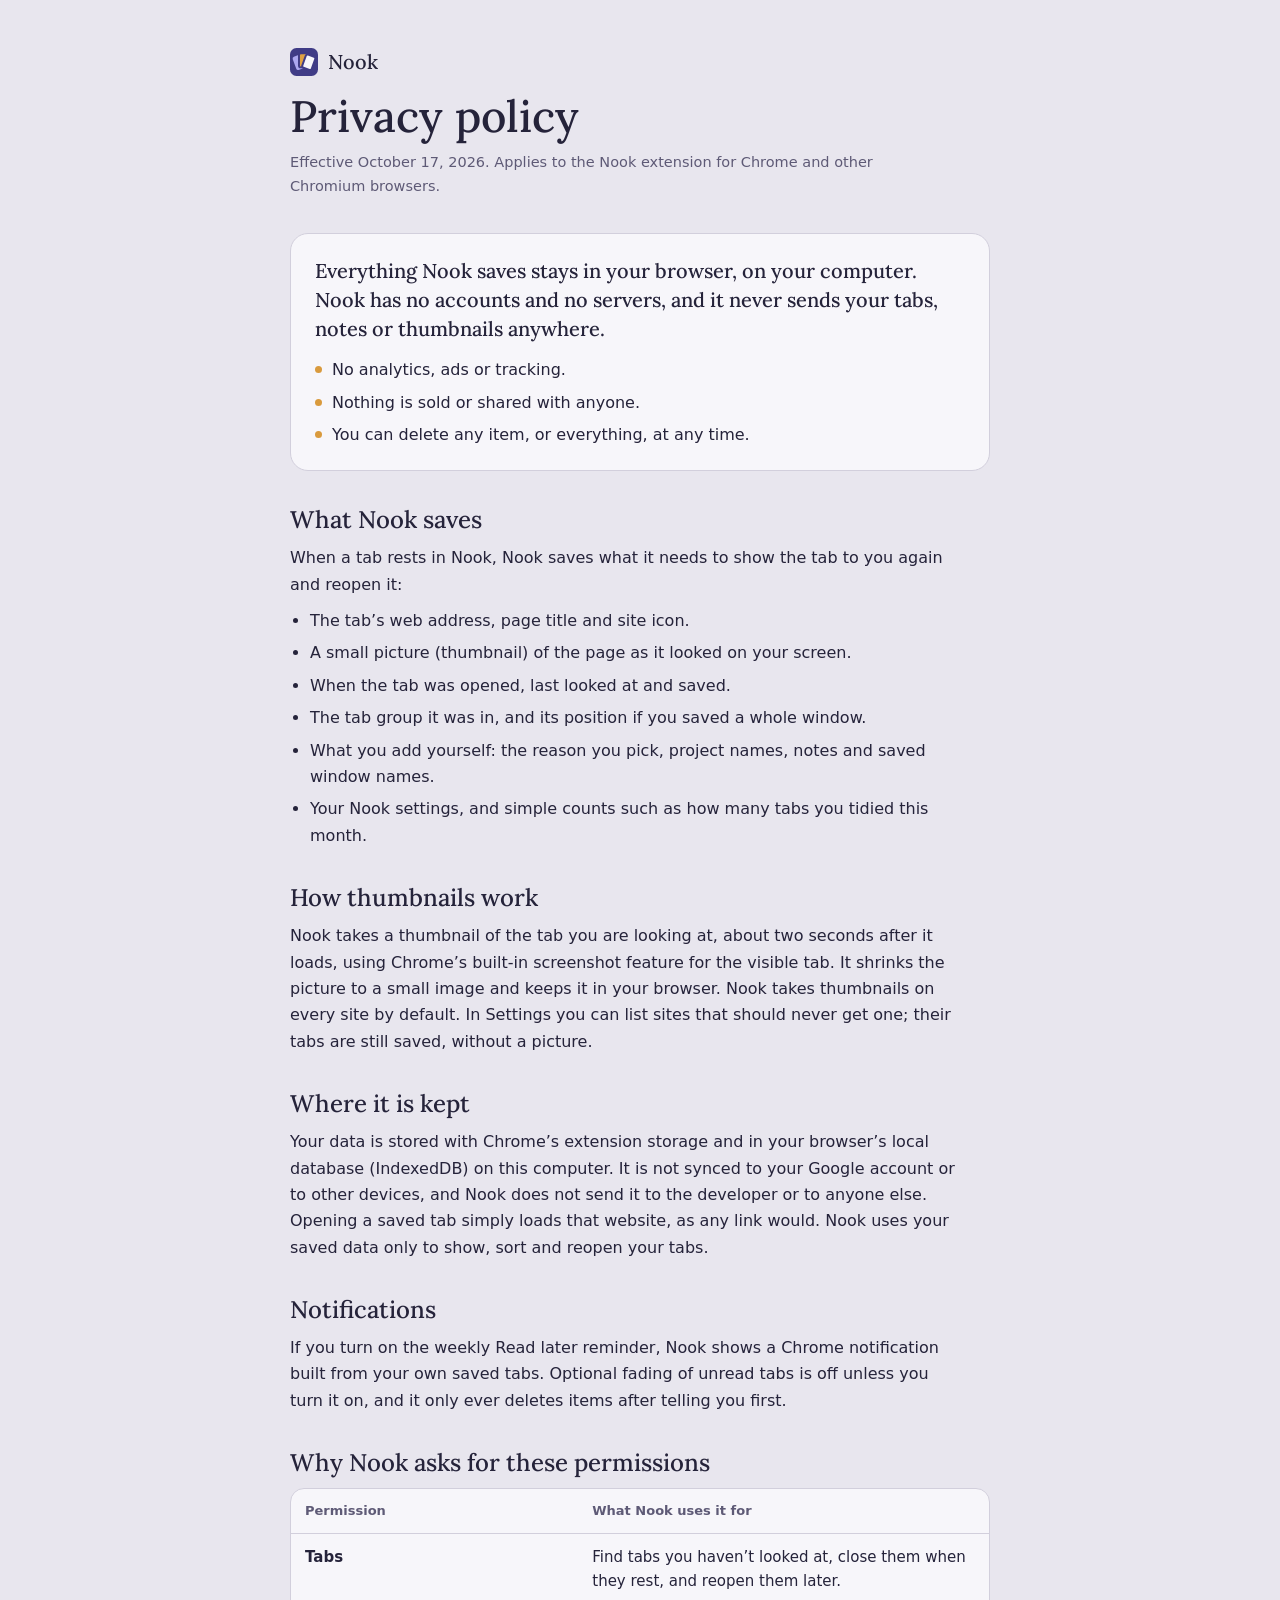
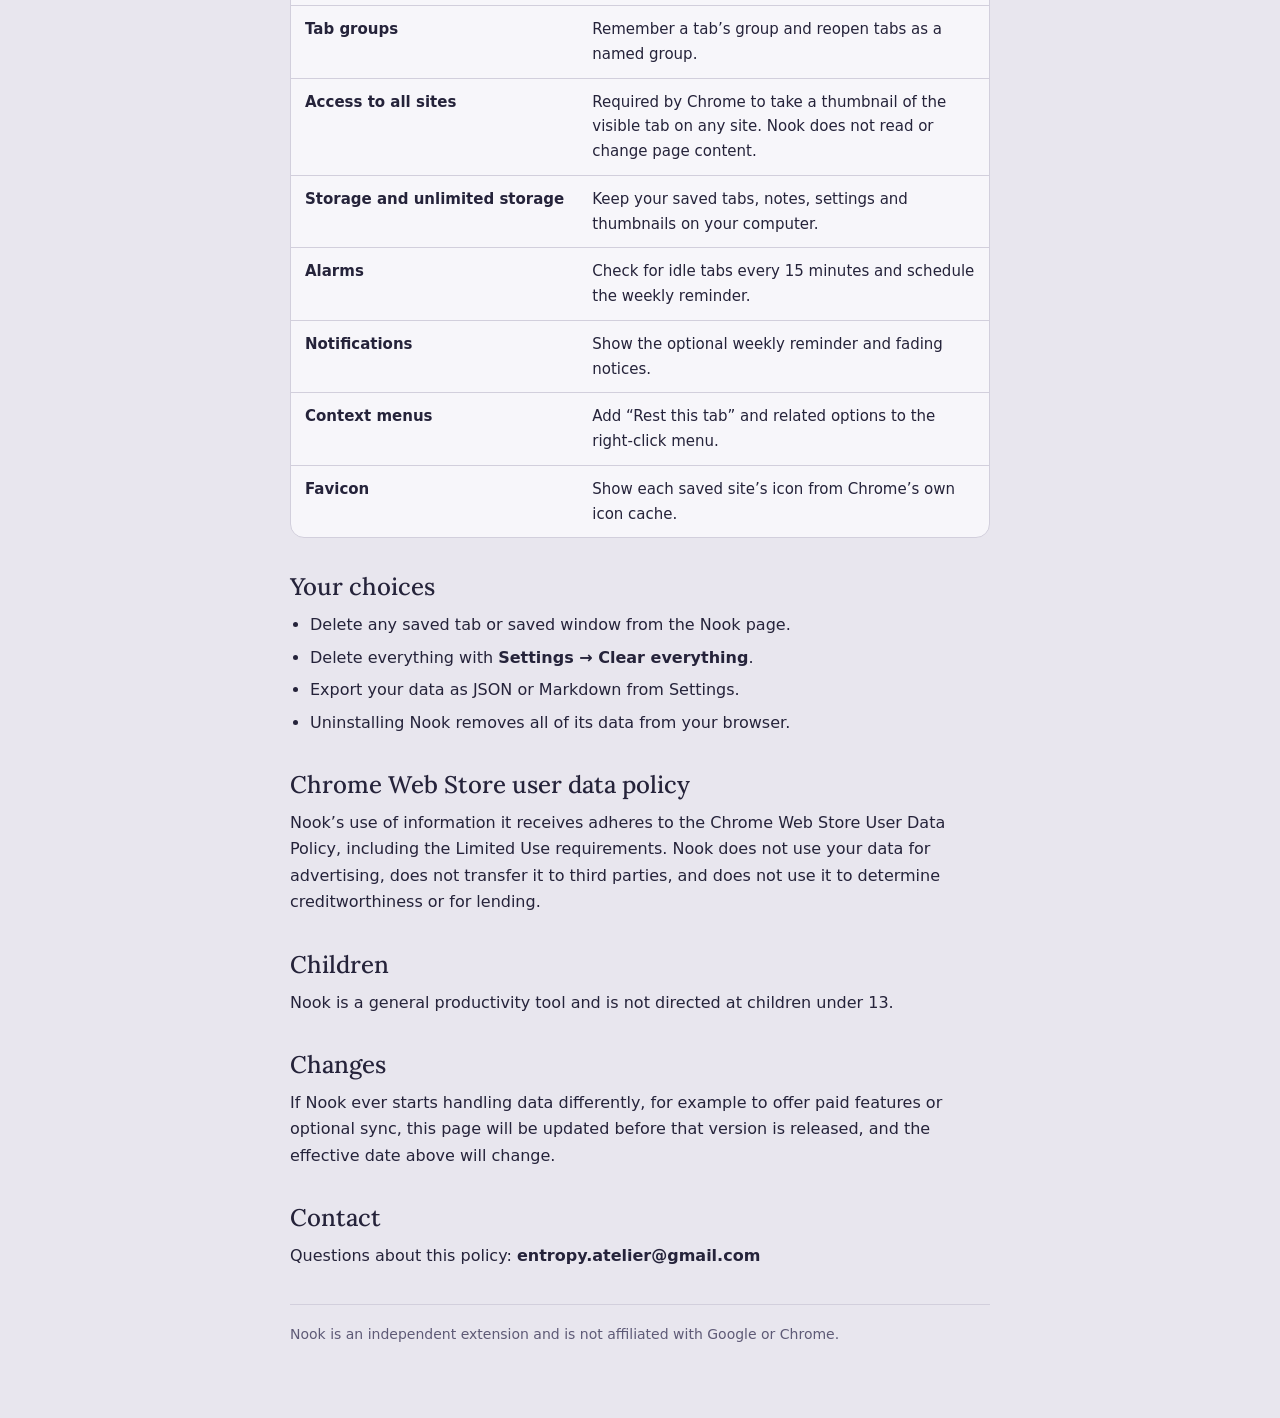
==== privacy.html @ 30f3c8dd "Website Files" ====
<!doctype html>
<html lang="en">
<head>
<meta charset="utf-8">
<meta name="viewport" content="width=device-width, initial-scale=1, viewport-fit=cover">
<link rel="icon" href="icon-32.png">
<title>Nook Privacy Policy</title>
<link rel="preconnect" href="https://fonts.googleapis.com">
<link rel="stylesheet" href="https://fonts.googleapis.com/css2?family=Lora:ital,wght@0,400..700;1,400..700&display=swap">
<style>
  /* Layout: one quiet reading column, a plain summary up top, details below. */
  :root {
    --bg: #E8E6EE;
    --paper: #F7F6FA;
    --ink: #25233A;
    --ink-2: #5E5A76;
    --line: #D2CFDC;
    --accent: #403C86;
    --lamp: #D99A3D;
    --voice: 'Lora', 'Iowan Old Style', Georgia, serif;
    --ui: system-ui, -apple-system, 'Segoe UI', Roboto, 'Helvetica Neue', sans-serif;
  }
  @media (prefers-color-scheme: dark) {
    :root:not([data-theme="light"]) {
      --bg: #16151F; --paper: #201F2C; --ink: #ECEAF4; --ink-2: #B2AEC6; --line: #34324A; --accent: #ADA8F0; --lamp: #E0A243;
      color-scheme: dark;
    }
  }
  :root[data-theme="dark"] {
    --bg: #16151F; --paper: #201F2C; --ink: #ECEAF4; --ink-2: #B2AEC6; --line: #34324A; --accent: #ADA8F0; --lamp: #E0A243;
    color-scheme: dark;
  }
  body {
    background: var(--bg);
    color: var(--ink);
    font: 16px/1.65 var(--ui);
    padding-left: max(16px, env(safe-area-inset-left, 0px));
    padding-right: max(16px, env(safe-area-inset-right, 0px));
    padding-block: 48px 72px;
  }
  .page { max-width: 700px; margin: 0 auto; display: grid; gap: 34px; }
  header { display: grid; gap: 10px; }
  .brand { display: flex; align-items: center; gap: 10px; font: 500 20px/1 var(--voice); }
  .brand svg { flex: none; }
  h1 { margin: 6px 0 0; font: 500 clamp(32px, 6vw, 44px)/1.12 var(--voice); text-wrap: balance; }
  .meta { margin: 0; color: var(--ink-2); font-size: 14.5px; }
  .summary {
    display: grid;
    gap: 10px;
    padding: 22px 24px;
    border-radius: 18px;
    background: var(--paper);
    border: 1px solid var(--line);
  }
  .summary p { margin: 0; font: 500 20px/1.45 var(--voice); text-wrap: pretty; }
  .summary ul { margin: 4px 0 0; padding: 0; list-style: none; display: grid; gap: 6px; }
  .summary li { display: flex; gap: 10px; align-items: baseline; }
  .summary li::before { content: ''; flex: none; width: 7px; height: 7px; border-radius: 50%; background: var(--lamp); transform: translateY(-2px); }
  section { display: grid; gap: 10px; min-width: 0; }
  h2 { margin: 0; font: 500 24px/1.25 var(--voice); text-wrap: balance; }
  p, li { max-width: 66ch; }
  section p { margin: 0; }
  section ul { margin: 0; padding-left: 20px; display: grid; gap: 6px; }
  .table-wrap { overflow-x: auto; border-radius: 14px; border: 1px solid var(--line); background: var(--paper); }
  table { width: 100%; border-collapse: collapse; font-size: 15px; }
  th, td { text-align: left; vertical-align: top; padding: 11px 14px; border-top: 1px solid var(--line); }
  thead th { border-top: 0; font-size: 13px; font-weight: 650; color: var(--ink-2); }
  td:first-child { white-space: nowrap; font-weight: 600; }
  code { font: 13.5px ui-monospace, 'SF Mono', Menlo, Consolas, monospace; }
  a { color: var(--accent); }
  .contact { font-weight: 600; user-select: all; }
  footer { color: var(--ink-2); font-size: 14px; border-top: 1px solid var(--line); padding-top: 18px; }
</style>
<style>html,body{margin:0}</style>
</head>
<body>

<div class="page">
  <header>
    <div class="brand">
      <svg width="28" height="28" viewBox="0 0 24 24" aria-hidden="true"><rect width="24" height="24" rx="5.5" fill="#403C86"/><rect x="3.6" y="6.2" width="8.6" height="12" rx="1.6" fill="#ADA8F0" transform="rotate(-20 7.9 12.2)"/><rect x="7.7" y="4.6" width="8.6" height="12" rx="1.6" fill="#E0A243" stroke="#403C86" stroke-width="1.7"/><rect x="11.8" y="6.2" width="8.6" height="12" rx="1.6" fill="#F7F6FA" stroke="#403C86" stroke-width="1.7" transform="rotate(20 16.1 12.2)"/></svg>
      Nook
    </div>
    <h1>Privacy policy</h1>
    <p class="meta">Effective October 17, 2026. Applies to the Nook extension for Chrome and other Chromium browsers.</p>
  </header>

  <div class="summary">
    <p>Everything Nook saves stays in your browser, on your computer. Nook has no accounts and no servers, and it never sends your tabs, notes or thumbnails anywhere.</p>
    <ul>
      <li>No analytics, ads or tracking.</li>
      <li>Nothing is sold or shared with anyone.</li>
      <li>You can delete any item, or everything, at any time.</li>
    </ul>
  </div>

  <section>
    <h2>What Nook saves</h2>
    <p>When a tab rests in Nook, Nook saves what it needs to show the tab to you again and reopen it:</p>
    <ul>
      <li>The tab’s web address, page title and site icon.</li>
      <li>A small picture (thumbnail) of the page as it looked on your screen.</li>
      <li>When the tab was opened, last looked at and saved.</li>
      <li>The tab group it was in, and its position if you saved a whole window.</li>
      <li>What you add yourself: the reason you pick, project names, notes and saved window names.</li>
      <li>Your Nook settings, and simple counts such as how many tabs you tidied this month.</li>
    </ul>
  </section>

  <section>
    <h2>How thumbnails work</h2>
    <p>Nook takes a thumbnail of the tab you are looking at, about two seconds after it loads, using Chrome’s built-in screenshot feature for the visible tab. It shrinks the picture to a small image and keeps it in your browser. Nook takes thumbnails on every site by default. In Settings you can list sites that should never get one; their tabs are still saved, without a picture.</p>
  </section>

  <section>
    <h2>Where it is kept</h2>
    <p>Your data is stored with Chrome’s extension storage and in your browser’s local database (IndexedDB) on this computer. It is not synced to your Google account or to other devices, and Nook does not send it to the developer or to anyone else. Opening a saved tab simply loads that website, as any link would. Nook uses your saved data only to show, sort and reopen your tabs.</p>
  </section>

  <section>
    <h2>Notifications</h2>
    <p>If you turn on the weekly Read later reminder, Nook shows a Chrome notification built from your own saved tabs. Optional fading of unread tabs is off unless you turn it on, and it only ever deletes items after telling you first.</p>
  </section>

  <section>
    <h2>Why Nook asks for these permissions</h2>
    <div class="table-wrap">
      <table>
        <thead><tr><th scope="col">Permission</th><th scope="col">What Nook uses it for</th></tr></thead>
        <tbody>
          <tr><td>Tabs</td><td>Find tabs you haven’t looked at, close them when they rest, and reopen them later.</td></tr>
          <tr><td>Tab groups</td><td>Remember a tab’s group and reopen tabs as a named group.</td></tr>
          <tr><td>Access to all sites</td><td>Required by Chrome to take a thumbnail of the visible tab on any site. Nook does not read or change page content.</td></tr>
          <tr><td>Storage and unlimited storage</td><td>Keep your saved tabs, notes, settings and thumbnails on your computer.</td></tr>
          <tr><td>Alarms</td><td>Check for idle tabs every 15 minutes and schedule the weekly reminder.</td></tr>
          <tr><td>Notifications</td><td>Show the optional weekly reminder and fading notices.</td></tr>
          <tr><td>Context menus</td><td>Add “Rest this tab” and related options to the right-click menu.</td></tr>
          <tr><td>Favicon</td><td>Show each saved site’s icon from Chrome’s own icon cache.</td></tr>
        </tbody>
      </table>
    </div>
  </section>

  <section>
    <h2>Your choices</h2>
    <ul>
      <li>Delete any saved tab or saved window from the Nook page.</li>
      <li>Delete everything with <strong>Settings → Clear everything</strong>.</li>
      <li>Export your data as JSON or Markdown from Settings.</li>
      <li>Uninstalling Nook removes all of its data from your browser.</li>
    </ul>
  </section>

  <section>
    <h2>Chrome Web Store user data policy</h2>
    <p>Nook’s use of information it receives adheres to the Chrome Web Store User Data Policy, including the Limited Use requirements. Nook does not use your data for advertising, does not transfer it to third parties, and does not use it to determine creditworthiness or for lending.</p>
  </section>

  <section>
    <h2>Children</h2>
    <p>Nook is a general productivity tool and is not directed at children under 13.</p>
  </section>

  <section>
    <h2>Changes</h2>
    <p>If Nook ever starts handling data differently, for example to offer paid features or optional sync, this page will be updated before that version is released, and the effective date above will change.</p>
  </section>

  <section>
    <h2>Contact</h2>
    <p>Questions about this policy: <span class="contact">entropy.atelier@gmail.com</span></p>
  </section>

  <footer>Nook is an independent extension and is not affiliated with Google or Chrome.</footer>
</div>

</body>
</html>
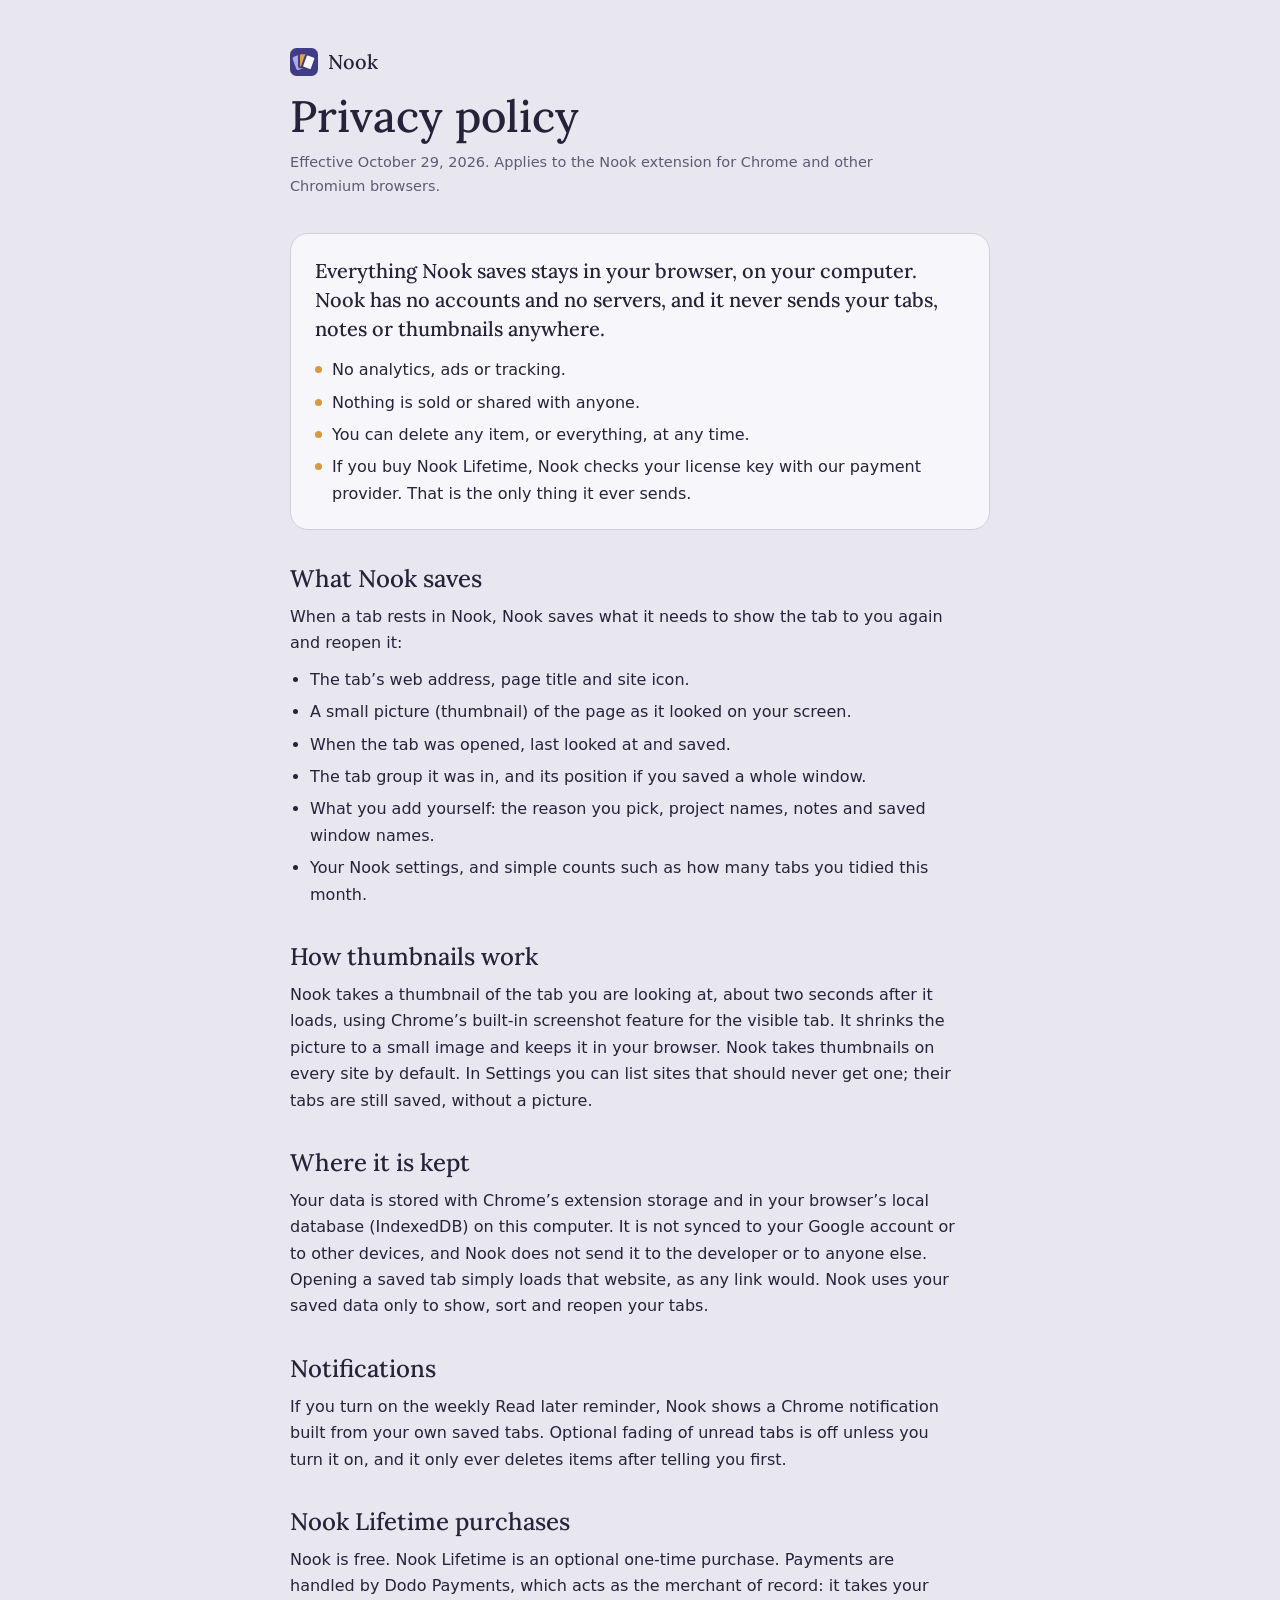
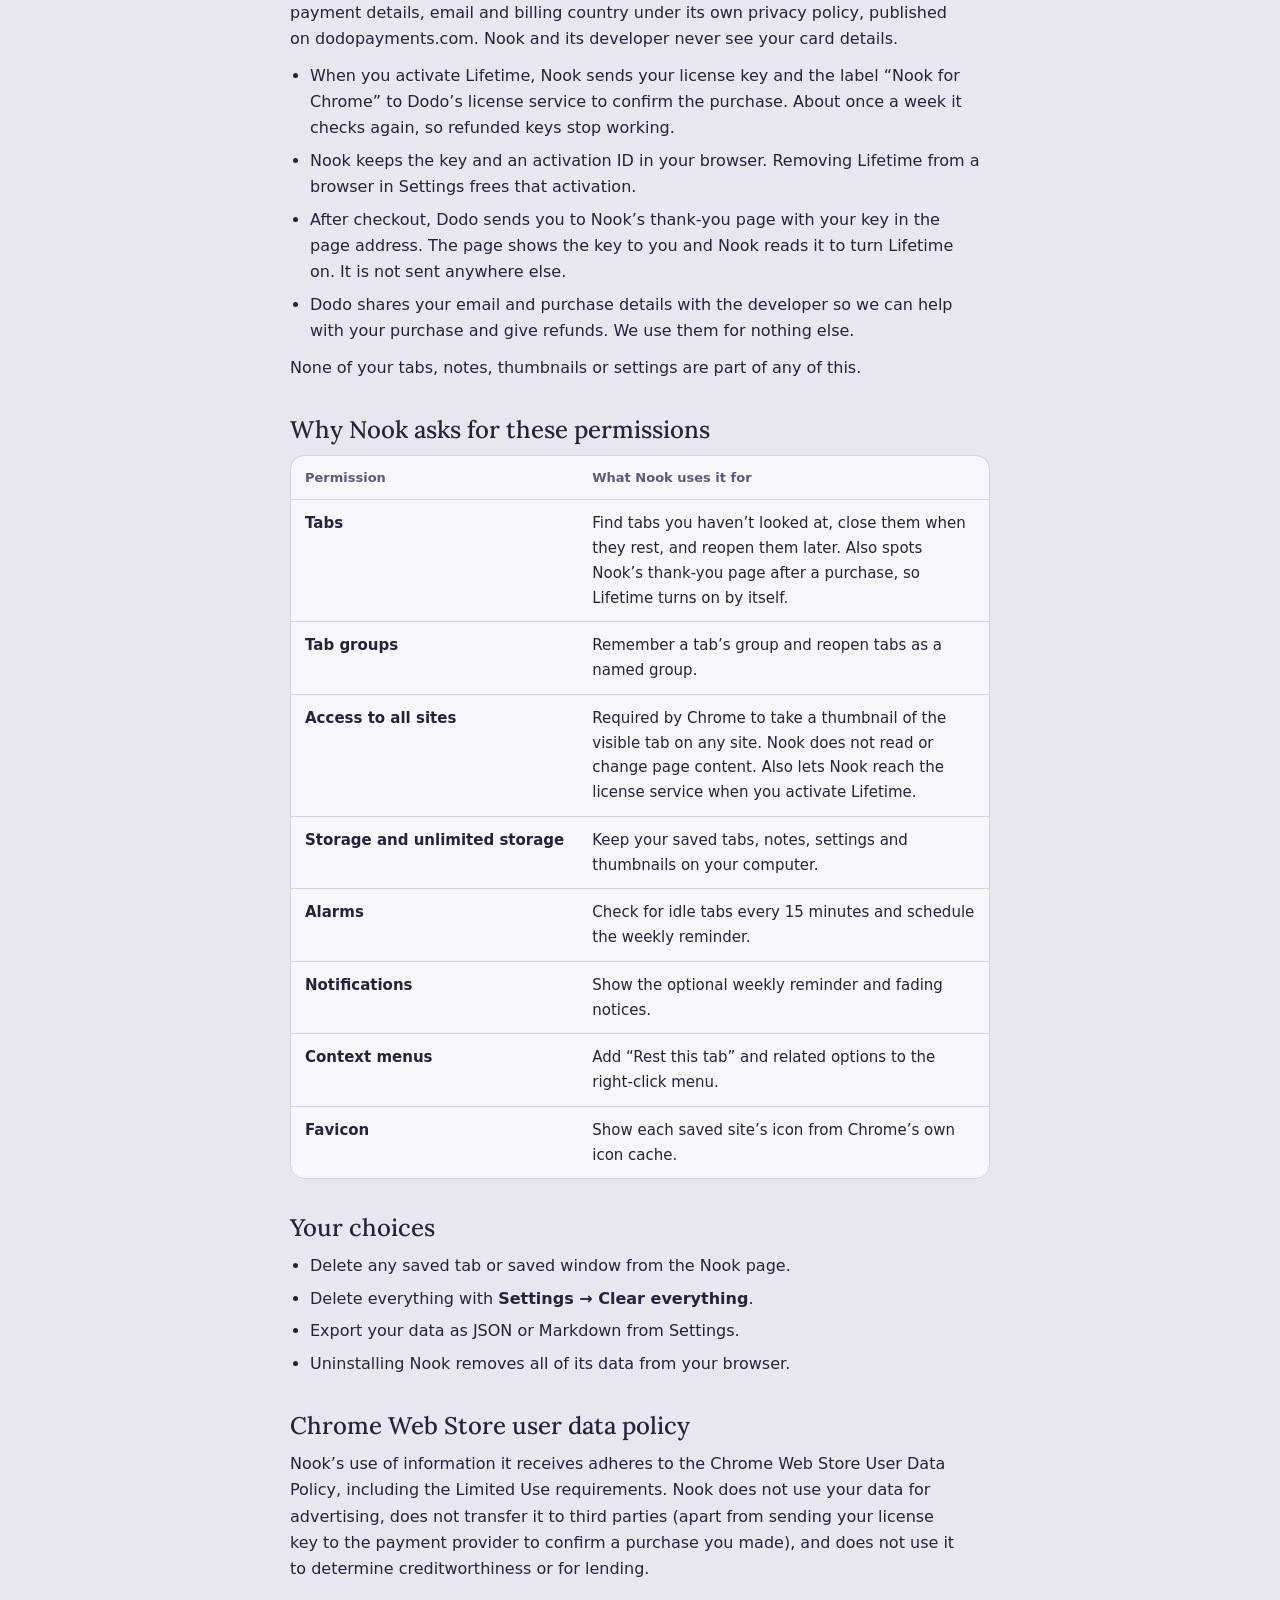
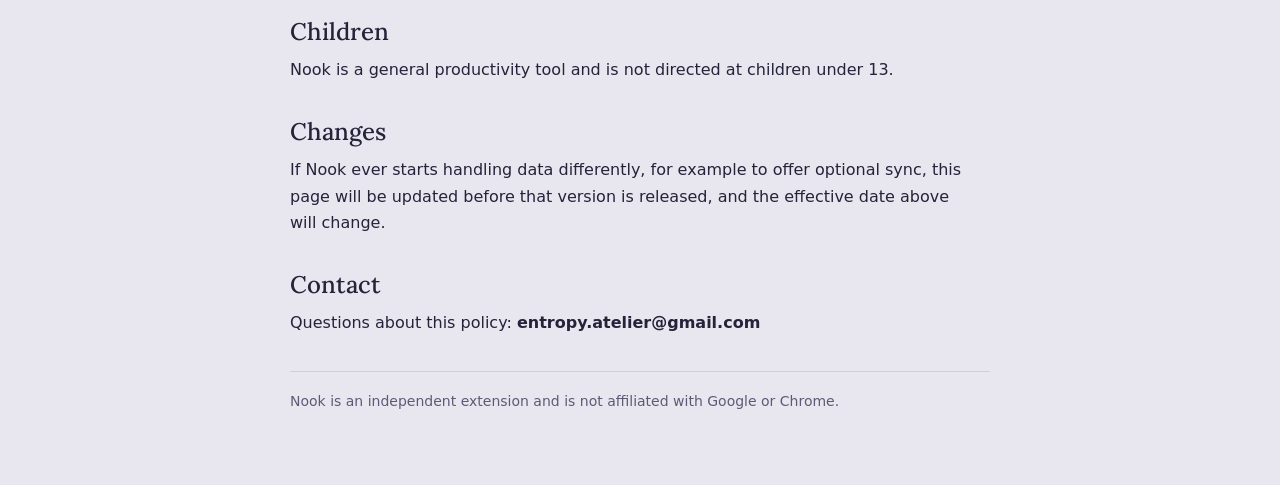
==== commit 4888711e: "Add pricing, terms, refund policy and thank-you page; update privacy for Lifetime purchases Co-Autho" ====
--- a/privacy.html
+++ b/privacy.html
@@ -82,7 +82,7 @@
       Nook
     </div>
     <h1>Privacy policy</h1>
-    <p class="meta">Effective October 17, 2026. Applies to the Nook extension for Chrome and other Chromium browsers.</p>
+    <p class="meta">Effective October 29, 2026. Applies to the Nook extension for Chrome and other Chromium browsers.</p>
   </header>
 
   <div class="summary">
@@ -91,6 +91,7 @@
       <li>No analytics, ads or tracking.</li>
       <li>Nothing is sold or shared with anyone.</li>
       <li>You can delete any item, or everything, at any time.</li>
+      <li>If you buy Nook Lifetime, Nook checks your license key with our payment provider. That is the only thing it ever sends.</li>
     </ul>
   </div>
 
@@ -123,14 +124,26 @@
   </section>
 
   <section>
+    <h2>Nook Lifetime purchases</h2>
+    <p>Nook is free. Nook Lifetime is an optional one-time purchase. Payments are handled by Dodo Payments, which acts as the merchant of record: it takes your payment details, email and billing country under its own privacy policy, published on dodopayments.com. Nook and its developer never see your card details.</p>
+    <ul>
+      <li>When you activate Lifetime, Nook sends your license key and the label “Nook for Chrome” to Dodo’s license service to confirm the purchase. About once a week it checks again, so refunded keys stop working.</li>
+      <li>Nook keeps the key and an activation ID in your browser. Removing Lifetime from a browser in Settings frees that activation.</li>
+      <li>After checkout, Dodo sends you to Nook’s thank-you page with your key in the page address. The page shows the key to you and Nook reads it to turn Lifetime on. It is not sent anywhere else.</li>
+      <li>Dodo shares your email and purchase details with the developer so we can help with your purchase and give refunds. We use them for nothing else.</li>
+    </ul>
+    <p>None of your tabs, notes, thumbnails or settings are part of any of this.</p>
+  </section>
+
+  <section>
     <h2>Why Nook asks for these permissions</h2>
     <div class="table-wrap">
       <table>
         <thead><tr><th scope="col">Permission</th><th scope="col">What Nook uses it for</th></tr></thead>
         <tbody>
-          <tr><td>Tabs</td><td>Find tabs you haven’t looked at, close them when they rest, and reopen them later.</td></tr>
+          <tr><td>Tabs</td><td>Find tabs you haven’t looked at, close them when they rest, and reopen them later. Also spots Nook’s thank-you page after a purchase, so Lifetime turns on by itself.</td></tr>
           <tr><td>Tab groups</td><td>Remember a tab’s group and reopen tabs as a named group.</td></tr>
-          <tr><td>Access to all sites</td><td>Required by Chrome to take a thumbnail of the visible tab on any site. Nook does not read or change page content.</td></tr>
+          <tr><td>Access to all sites</td><td>Required by Chrome to take a thumbnail of the visible tab on any site. Nook does not read or change page content. Also lets Nook reach the license service when you activate Lifetime.</td></tr>
           <tr><td>Storage and unlimited storage</td><td>Keep your saved tabs, notes, settings and thumbnails on your computer.</td></tr>
           <tr><td>Alarms</td><td>Check for idle tabs every 15 minutes and schedule the weekly reminder.</td></tr>
           <tr><td>Notifications</td><td>Show the optional weekly reminder and fading notices.</td></tr>
@@ -153,7 +166,7 @@
 
   <section>
     <h2>Chrome Web Store user data policy</h2>
-    <p>Nook’s use of information it receives adheres to the Chrome Web Store User Data Policy, including the Limited Use requirements. Nook does not use your data for advertising, does not transfer it to third parties, and does not use it to determine creditworthiness or for lending.</p>
+    <p>Nook’s use of information it receives adheres to the Chrome Web Store User Data Policy, including the Limited Use requirements. Nook does not use your data for advertising, does not transfer it to third parties (apart from sending your license key to the payment provider to confirm a purchase you made), and does not use it to determine creditworthiness or for lending.</p>
   </section>
 
   <section>
@@ -163,7 +176,7 @@
 
   <section>
     <h2>Changes</h2>
-    <p>If Nook ever starts handling data differently, for example to offer paid features or optional sync, this page will be updated before that version is released, and the effective date above will change.</p>
+    <p>If Nook ever starts handling data differently, for example to offer optional sync, this page will be updated before that version is released, and the effective date above will change.</p>
   </section>
 
   <section>
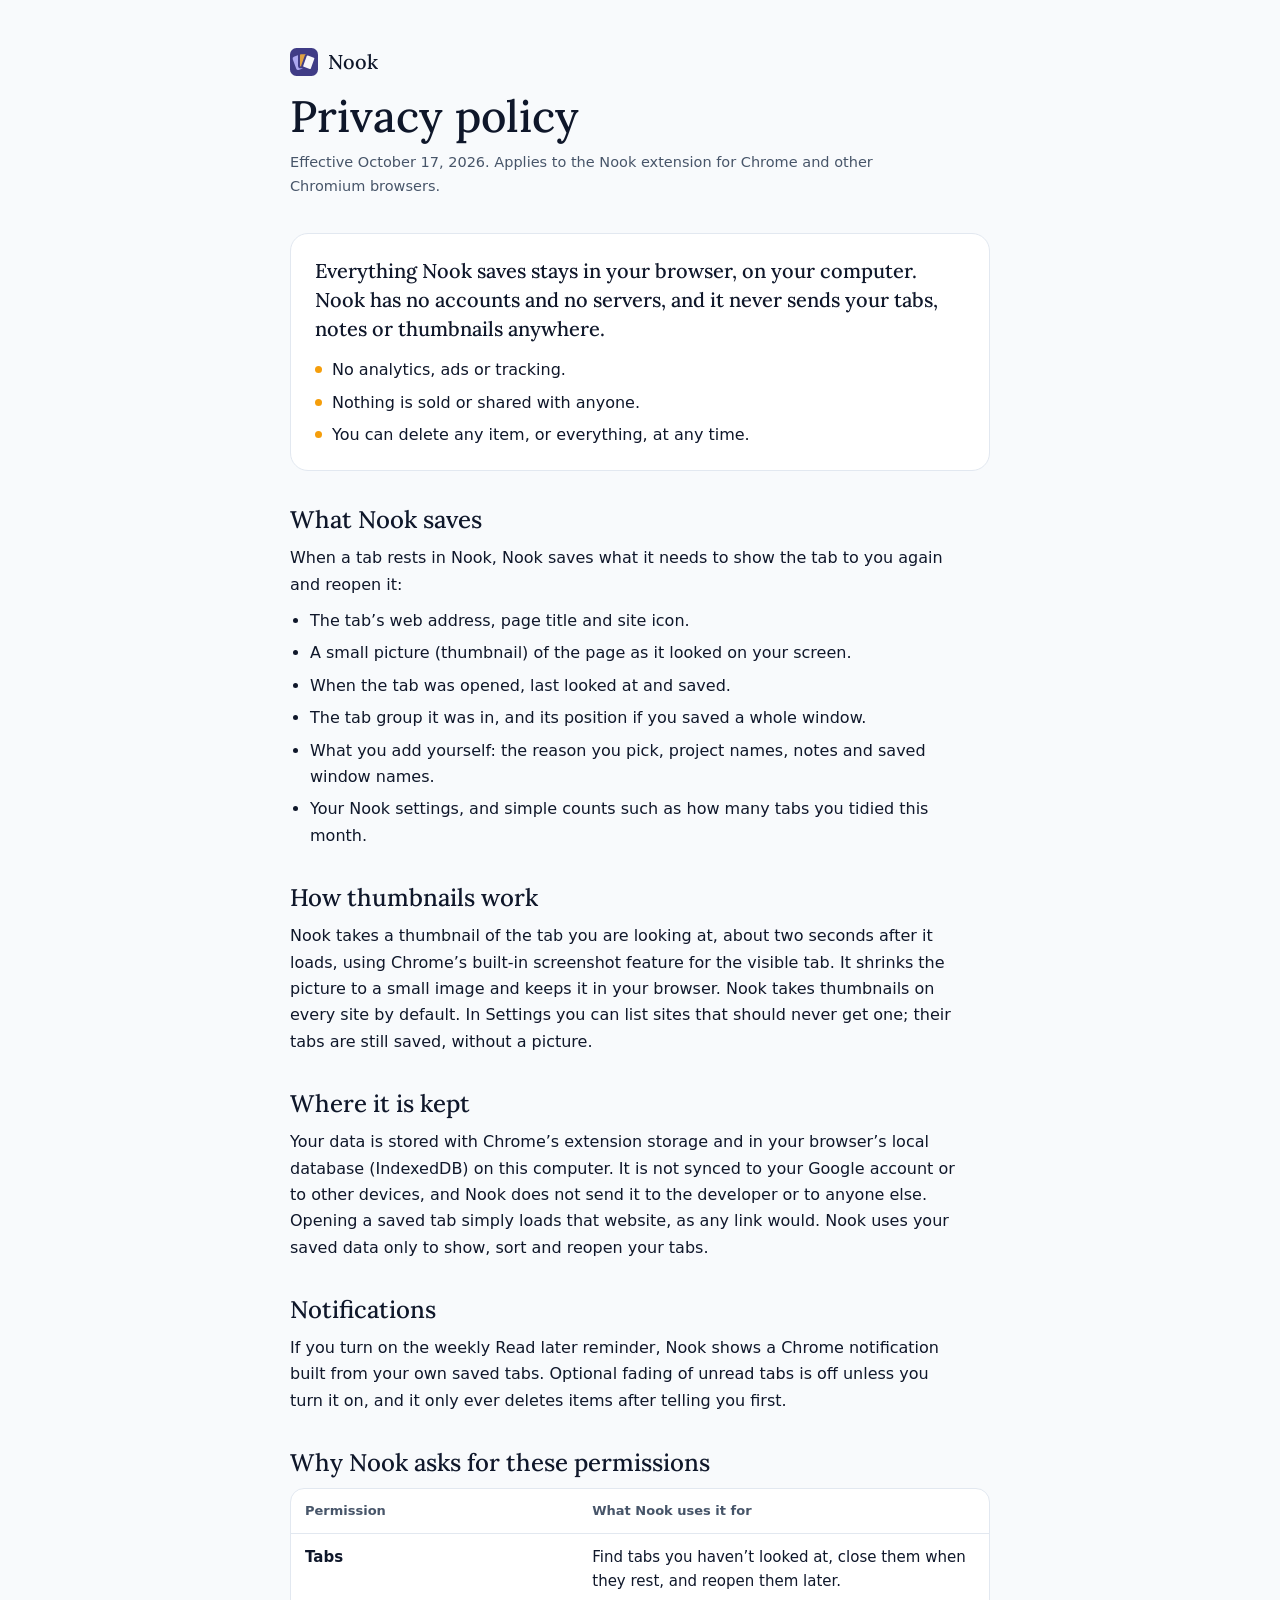
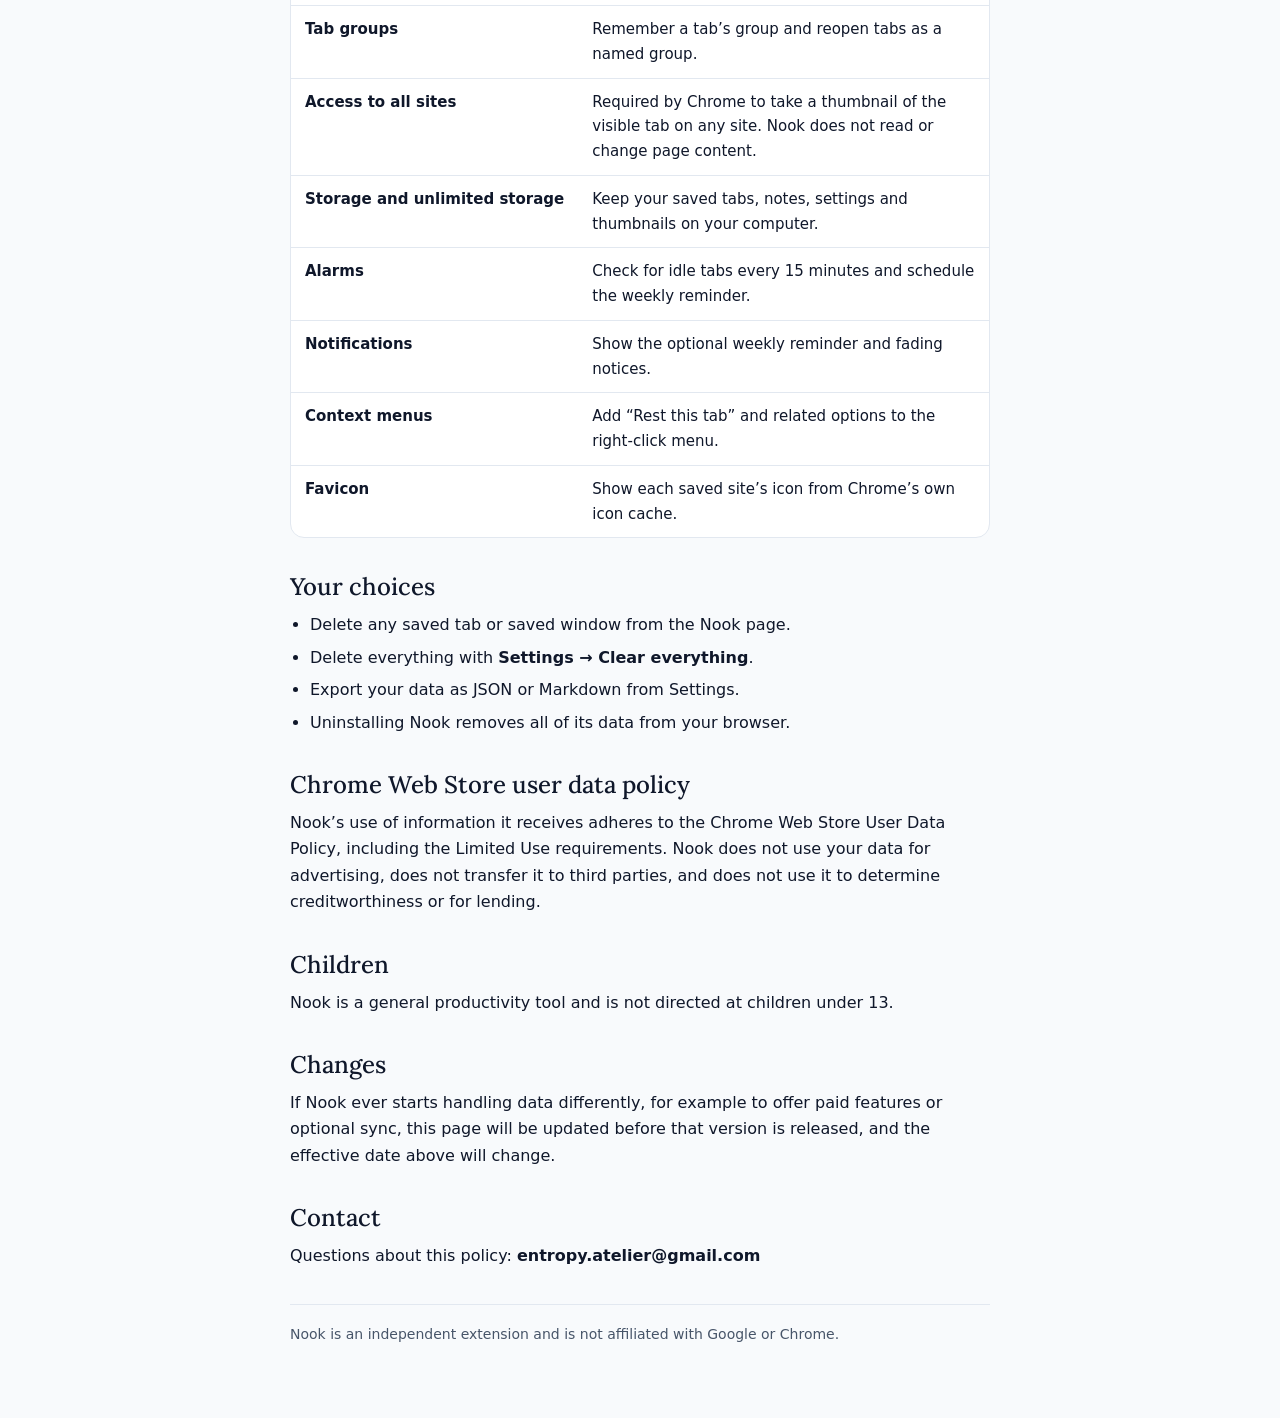
==== commit e5dde592: "Switch the website to the Ocean color scheme Slate greys with a blue accent in light and dark, match" ====
--- a/privacy.html
+++ b/privacy.html
@@ -10,24 +10,24 @@
 <style>
   /* Layout: one quiet reading column, a plain summary up top, details below. */
   :root {
-    --bg: #E8E6EE;
-    --paper: #F7F6FA;
-    --ink: #25233A;
-    --ink-2: #5E5A76;
-    --line: #D2CFDC;
-    --accent: #403C86;
-    --lamp: #D99A3D;
+    --bg: #F8FAFC;
+    --paper: #FFFFFF;
+    --ink: #0F172A;
+    --ink-2: #475569;
+    --line: #E2E8F0;
+    --accent: #2563EB;
+    --lamp: #F59E0B;
     --voice: 'Lora', 'Iowan Old Style', Georgia, serif;
     --ui: system-ui, -apple-system, 'Segoe UI', Roboto, 'Helvetica Neue', sans-serif;
   }
   @media (prefers-color-scheme: dark) {
     :root:not([data-theme="light"]) {
-      --bg: #16151F; --paper: #201F2C; --ink: #ECEAF4; --ink-2: #B2AEC6; --line: #34324A; --accent: #ADA8F0; --lamp: #E0A243;
+      --bg: #0B1120; --paper: #111A2E; --ink: #E2E8F0; --ink-2: #94A3B8; --line: #24314D; --accent: #60A5FA; --lamp: #FBBF24;
       color-scheme: dark;
     }
   }
   :root[data-theme="dark"] {
-    --bg: #16151F; --paper: #201F2C; --ink: #ECEAF4; --ink-2: #B2AEC6; --line: #34324A; --accent: #ADA8F0; --lamp: #E0A243;
+    --bg: #0B1120; --paper: #111A2E; --ink: #E2E8F0; --ink-2: #94A3B8; --line: #24314D; --accent: #60A5FA; --lamp: #FBBF24;
     color-scheme: dark;
   }
   body {
@@ -82,7 +82,7 @@
       Nook
     </div>
     <h1>Privacy policy</h1>
-    <p class="meta">Effective October 29, 2026. Applies to the Nook extension for Chrome and other Chromium browsers.</p>
+    <p class="meta">Effective October 17, 2026. Applies to the Nook extension for Chrome and other Chromium browsers.</p>
   </header>
 
   <div class="summary">
@@ -91,7 +91,6 @@
       <li>No analytics, ads or tracking.</li>
       <li>Nothing is sold or shared with anyone.</li>
       <li>You can delete any item, or everything, at any time.</li>
-      <li>If you buy Nook Lifetime, Nook checks your license key with our payment provider. That is the only thing it ever sends.</li>
     </ul>
   </div>
 
@@ -124,26 +123,14 @@
   </section>
 
   <section>
-    <h2>Nook Lifetime purchases</h2>
-    <p>Nook is free. Nook Lifetime is an optional one-time purchase. Payments are handled by Dodo Payments, which acts as the merchant of record: it takes your payment details, email and billing country under its own privacy policy, published on dodopayments.com. Nook and its developer never see your card details.</p>
-    <ul>
-      <li>When you activate Lifetime, Nook sends your license key and the label “Nook for Chrome” to Dodo’s license service to confirm the purchase. About once a week it checks again, so refunded keys stop working.</li>
-      <li>Nook keeps the key and an activation ID in your browser. Removing Lifetime from a browser in Settings frees that activation.</li>
-      <li>After checkout, Dodo sends you to Nook’s thank-you page with your key in the page address. The page shows the key to you and Nook reads it to turn Lifetime on. It is not sent anywhere else.</li>
-      <li>Dodo shares your email and purchase details with the developer so we can help with your purchase and give refunds. We use them for nothing else.</li>
-    </ul>
-    <p>None of your tabs, notes, thumbnails or settings are part of any of this.</p>
-  </section>
-
-  <section>
     <h2>Why Nook asks for these permissions</h2>
     <div class="table-wrap">
       <table>
         <thead><tr><th scope="col">Permission</th><th scope="col">What Nook uses it for</th></tr></thead>
         <tbody>
-          <tr><td>Tabs</td><td>Find tabs you haven’t looked at, close them when they rest, and reopen them later. Also spots Nook’s thank-you page after a purchase, so Lifetime turns on by itself.</td></tr>
+          <tr><td>Tabs</td><td>Find tabs you haven’t looked at, close them when they rest, and reopen them later.</td></tr>
           <tr><td>Tab groups</td><td>Remember a tab’s group and reopen tabs as a named group.</td></tr>
-          <tr><td>Access to all sites</td><td>Required by Chrome to take a thumbnail of the visible tab on any site. Nook does not read or change page content. Also lets Nook reach the license service when you activate Lifetime.</td></tr>
+          <tr><td>Access to all sites</td><td>Required by Chrome to take a thumbnail of the visible tab on any site. Nook does not read or change page content.</td></tr>
           <tr><td>Storage and unlimited storage</td><td>Keep your saved tabs, notes, settings and thumbnails on your computer.</td></tr>
           <tr><td>Alarms</td><td>Check for idle tabs every 15 minutes and schedule the weekly reminder.</td></tr>
           <tr><td>Notifications</td><td>Show the optional weekly reminder and fading notices.</td></tr>
@@ -166,7 +153,7 @@
 
   <section>
     <h2>Chrome Web Store user data policy</h2>
-    <p>Nook’s use of information it receives adheres to the Chrome Web Store User Data Policy, including the Limited Use requirements. Nook does not use your data for advertising, does not transfer it to third parties (apart from sending your license key to the payment provider to confirm a purchase you made), and does not use it to determine creditworthiness or for lending.</p>
+    <p>Nook’s use of information it receives adheres to the Chrome Web Store User Data Policy, including the Limited Use requirements. Nook does not use your data for advertising, does not transfer it to third parties, and does not use it to determine creditworthiness or for lending.</p>
   </section>
 
   <section>
@@ -176,7 +163,7 @@
 
   <section>
     <h2>Changes</h2>
-    <p>If Nook ever starts handling data differently, for example to offer optional sync, this page will be updated before that version is released, and the effective date above will change.</p>
+    <p>If Nook ever starts handling data differently, for example to offer paid features or optional sync, this page will be updated before that version is released, and the effective date above will change.</p>
   </section>
 
   <section>
